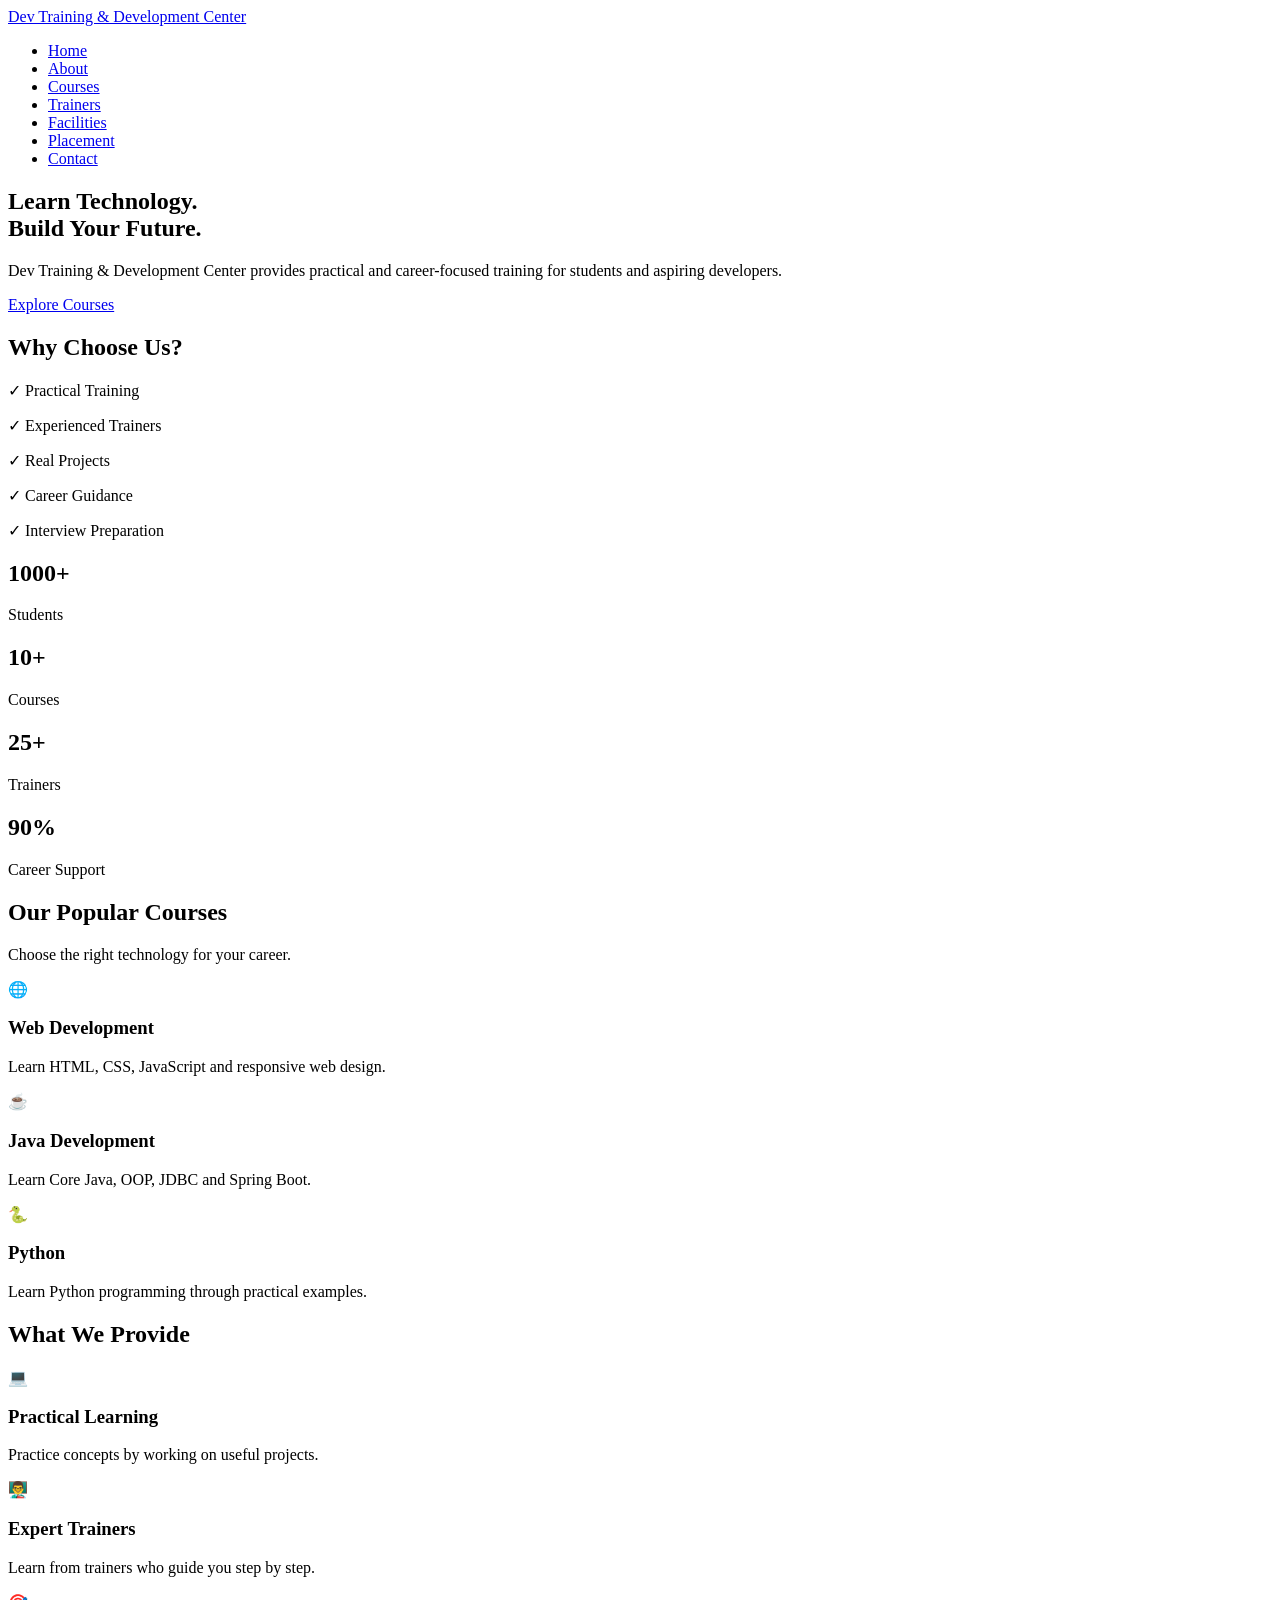
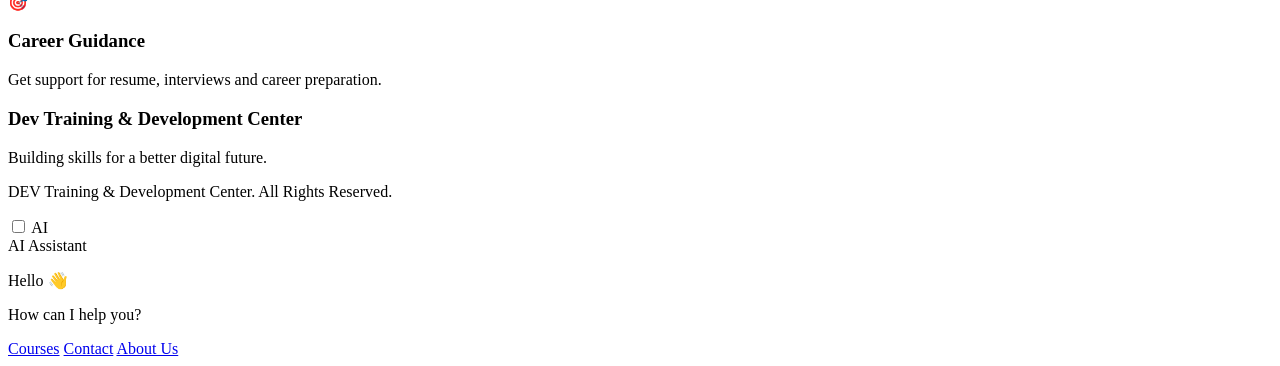
==== index.html @ d388ea3f "Add files via upload" ====
<!DOCTYPE html>
<html lang="en">
<head>
    <meta charset="UTF-8">
    <meta name="viewport" content="width=device-width, initial-scale=1.0">
    <title>Dev Training & Development Center</title>
    <link rel="stylesheet" href="css/style.css">
</head>

<body>

<nav class="navbar">
    <a href="index.html" class="logo">Dev Training & Development Center</a>

    <ul>
        <li><a href="index.html">Home</a></li>
        <li><a href="about.html">About</a></li>
        <li><a href="courses.html">Courses</a></li>
        <li><a href="trainers.html">Trainers</a></li>
        <li><a href="facilities.html">Facilities</a></li>
        <li><a href="placement.html">Placement</a></li>
        <li><a href="contact.html">Contact</a></li>
    </ul>
</nav>


<section class="hero">

    <div class="hero-text">
        <h1>Learn Technology.<br><span>Build Your Future.</span></h1>

        <p>
            Dev Training & Development Center provides
            practical and career-focused training for
            students and aspiring developers.
        </p>

        <a href="courses.html" class="btn">Explore Courses</a>
    </div>

    <div class="hero-box">
        <h2>Why Choose Us?</h2>
        <p>✓ Practical Training</p>
        <p>✓ Experienced Trainers</p>
        <p>✓ Real Projects</p>
        <p>✓ Career Guidance</p>
        <p>✓ Interview Preparation</p>
    </div>

</section>


<section>

    <div class="stats">

        <div class="stat">
            <h2>1000+</h2>
            <p>Students</p>
        </div>

        <div class="stat">
            <h2>10+</h2>
            <p>Courses</p>
        </div>

        <div class="stat">
            <h2>25+</h2>
            <p>Trainers</p>
        </div>

        <div class="stat">
            <h2>90%</h2>
            <p>Career Support</p>
        </div>

    </div>

</section>


<section class="light">

    <div class="title">
        <h2>Our Popular Courses</h2>
        <p>Choose the right technology for your career.</p>
    </div>

    <div class="cards">

        <div class="card">
            <div class="icon">🌐</div>
            <h3>Web Development</h3>
            <p>Learn HTML, CSS, JavaScript and responsive web design.</p>
        </div>

        <div class="card">
            <div class="icon">☕</div>
            <h3>Java Development</h3>
            <p>Learn Core Java, OOP, JDBC and Spring Boot.</p>
        </div>

        <div class="card">
            <div class="icon">🐍</div>
            <h3>Python</h3>
            <p>Learn Python programming through practical examples.</p>
        </div>

    </div>

</section>


<section>

    <div class="title">
        <h2>What We Provide</h2>
    </div>

    <div class="cards">

        <div class="card">
            <div class="icon">💻</div>
            <h3>Practical Learning</h3>
            <p>Practice concepts by working on useful projects.</p>
        </div>

        <div class="card">
            <div class="icon">👨‍🏫</div>
            <h3>Expert Trainers</h3>
            <p>Learn from trainers who guide you step by step.</p>
        </div>

        <div class="card">
            <div class="icon">🎯</div>
            <h3>Career Guidance</h3>
            <p>Get support for resume, interviews and career preparation.</p>
        </div>

    </div>

</section>


<footer>
    <h3>Dev Training & Development Center</h3>
    <p>Building skills for a better digital future.</p>
    <p>  DEV Training & Development Center.
            All Rights Reserved.</p>
</footer>



<!-- ================= AI ASSISTANT ================= -->
 <div class="ai-box">

    <input type="checkbox" id="ai-toggle">

    <label for="ai-toggle" class="ai-button">
        AI
    </label>

    <div class="chat-box">

        <div class="chat-header">
            AI Assistant
        </div>

        <div class="chat-content">
            <p>Hello 👋</p>
            <p>How can I help you?</p>

            <a href="courses.html">Courses</a>
            <a href="contact.html">Contact</a>
            <a href="about.html">About Us</a>
        </div>

    </div>

</div>



</body>
</html>
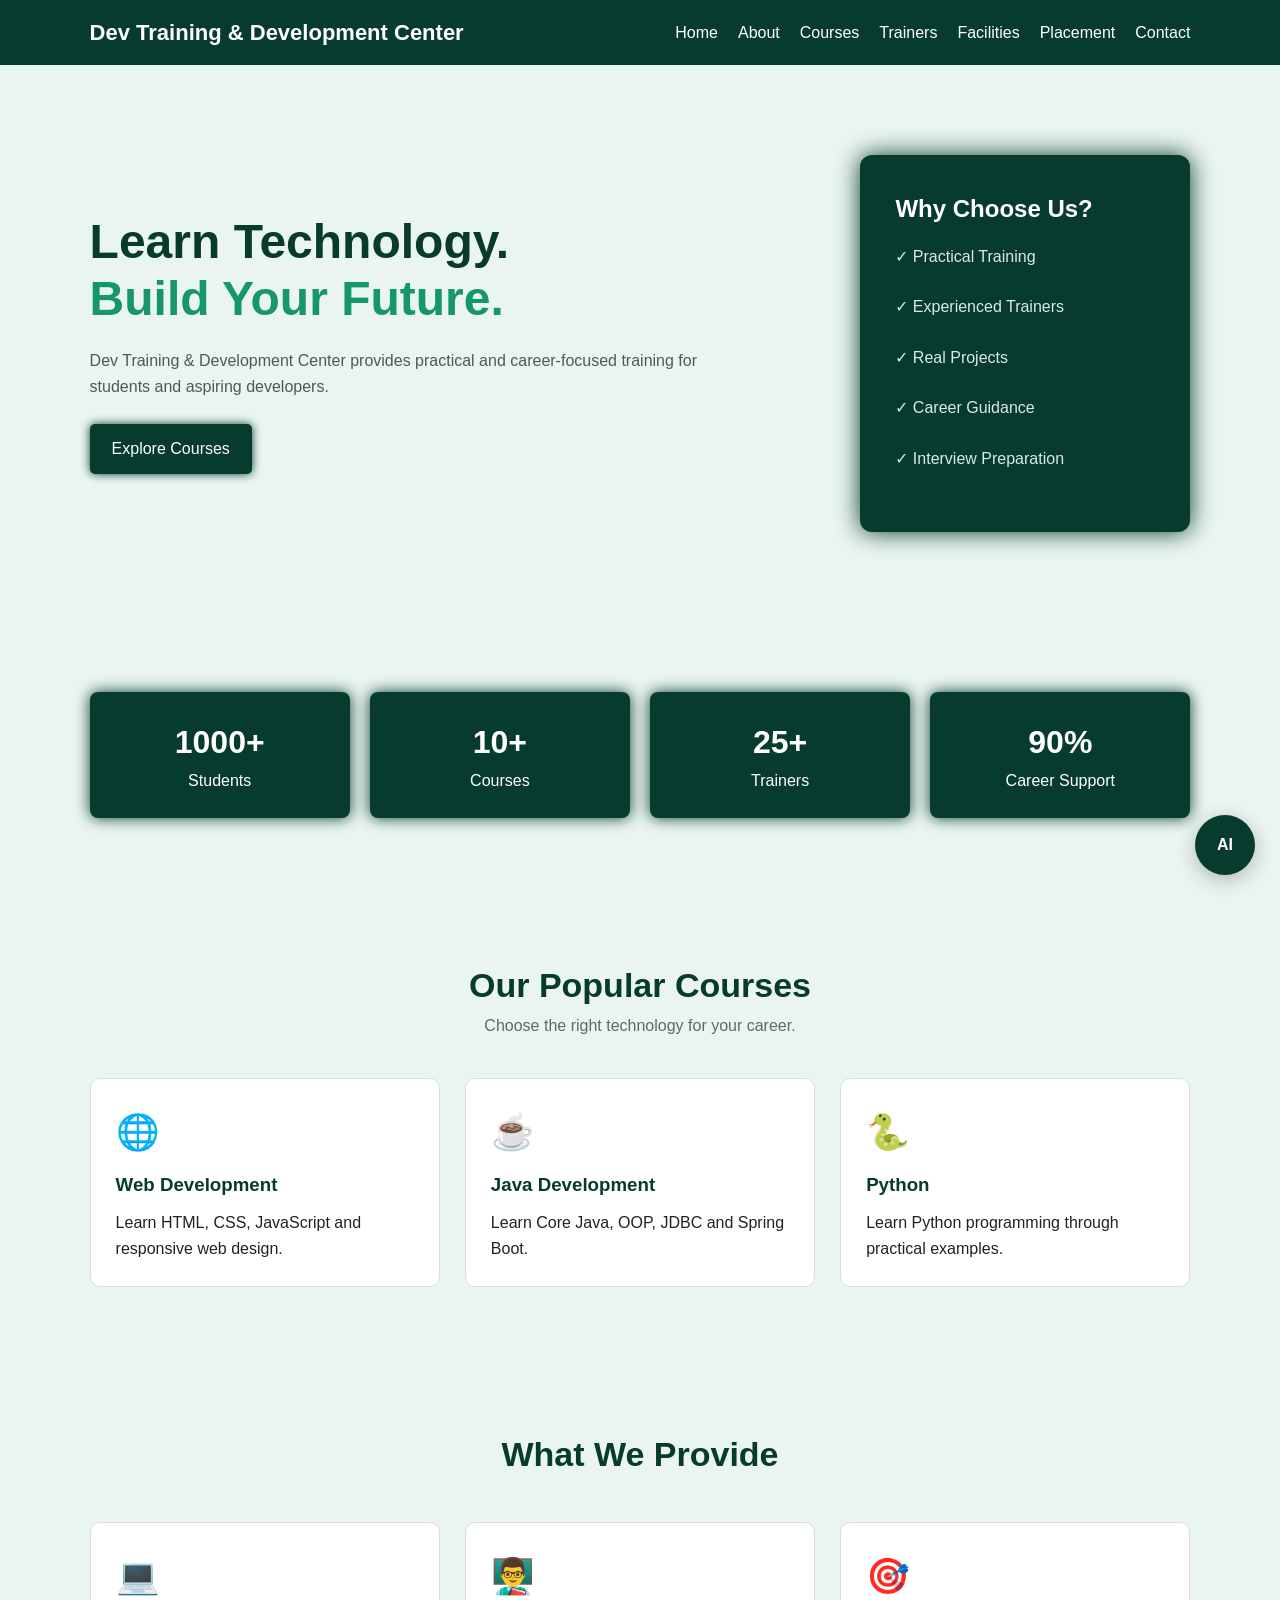
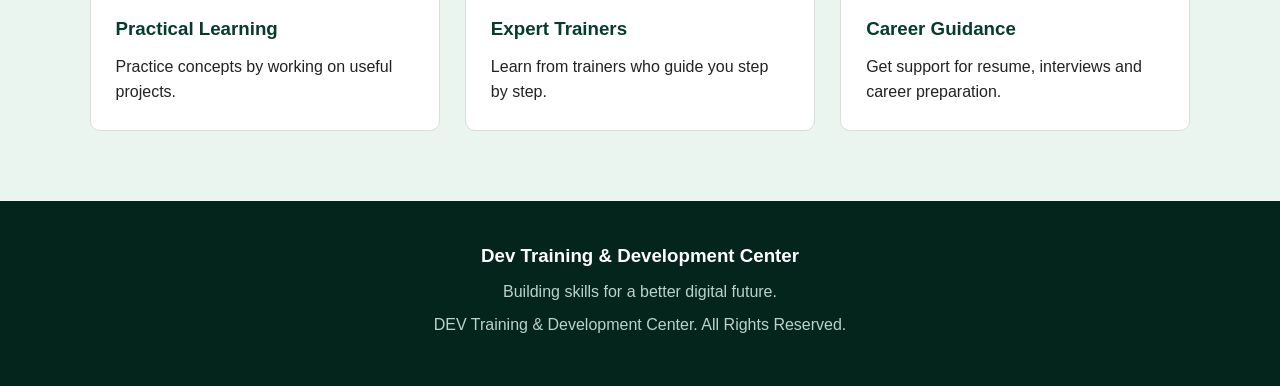
==== commit ccde3f2f: "Update index.html" ====
--- a/index.html
+++ b/index.html
@@ -4,7 +4,7 @@
     <meta charset="UTF-8">
     <meta name="viewport" content="width=device-width, initial-scale=1.0">
     <title>Dev Training & Development Center</title>
-    <link rel="stylesheet" href="css/style.css">
+    <link rel="stylesheet" href="style.css">
 </head>
 
 <body>
@@ -182,4 +182,4 @@
 
 
 </body>
-</html>+</html>
--- a/style.css
+++ b/style.css
@@ -0,0 +1,525 @@
+*{
+    margin:0;
+    padding:0;
+    box-sizing:border-box;
+}
+
+body{
+    font-family:Arial, sans-serif;
+    color:#222;
+    line-height:1.6;
+}
+
+.navbar{
+    background:#063b2d;
+    padding:15px 7%;
+    display:flex;
+    justify-content:space-between;
+    align-items:center;
+    position: sticky;
+    top: 0;
+    z-index: 1000;
+}
+
+.logo{
+    color:white;
+    text-decoration:none;
+    font-size:22px;
+    font-weight:bold;
+}
+
+.navbar ul{
+    display:flex;
+    list-style:none;
+    gap:20px;
+}
+
+.navbar a{
+    color:white;
+    text-decoration:none;
+}
+
+.navbar ul a:hover{
+    color:#9ee6c7;
+}
+
+.hero{
+    background:#eaf5f0;
+    padding:90px 7%;
+    display:flex;
+    align-items:center;
+    justify-content:space-between;
+    gap:40px;
+}
+
+.hero-text{
+    max-width:650px;
+}
+
+.hero h1{
+    color:#063b2d;
+    font-size:48px;
+    line-height:1.2;
+    margin-bottom:20px;
+}
+
+.hero h1 span{
+    color:#15966b;
+}
+
+.hero p{
+    margin-bottom:25px;
+    color:#555;
+}
+
+.btn{
+    display:inline-block;
+    background:#063b2d;
+    color:white;
+    padding:12px 22px;
+    text-decoration:none;
+    border-radius:5px;
+     box-shadow: 0 0 10px #063b2d;
+}
+
+.btn:hover{
+    background:#15966b;
+}
+
+.hero-box{
+    background:#063b2d;
+    color:white;
+    padding:35px;
+    width:330px;
+    border-radius:12px;
+    box-shadow: 0 0 25px #063b2d;
+    animation: float 2s ease-in-out infinite;
+}
+
+@keyframes float {
+    0%,100% {
+        transform: translateY(0);
+    }
+    50% {
+        transform: translateY(-25px);
+    }
+}
+
+.hero-box h2{
+    margin-bottom:15px;
+}
+
+.hero-box p{
+    color:#d8ebe4;
+}
+
+section{
+    padding:70px 7%;
+    background:#eaf5f0;
+}
+
+.title{
+    text-align:center;
+    margin-bottom:40px;
+}
+
+.title h2{
+    color:#063b2d;
+    font-size:34px;
+}
+
+.title p{
+    color:#666;
+}
+
+.cards{
+    display:grid;
+    grid-template-columns:repeat(3,1fr);
+    gap:25px;
+    
+    
+}
+
+.card{
+    border:1px solid #ddd;
+    padding:25px;
+    border-radius:10px;
+    background:white;
+    
+}
+
+.card:hover{
+    box-shadow:0 5px 20px #ddd;
+    
+}
+
+.card h3{
+    color:#063b2d;
+    margin-bottom:10px;
+}
+
+.icon{
+    font-size:35px;
+    margin-bottom:10px;
+}
+
+.light{
+    background:#eaf5f0;
+    
+}
+
+.stats{
+    display:grid;
+    grid-template-columns:repeat(4,1fr);
+    text-align:center;
+    gap:20px;
+    
+    
+}
+
+.stat{
+    padding:25px;
+    background:#063b2d;
+    color:white;
+    border-radius:8px;
+    box-shadow: 0 0 15px #063b2d;
+}
+
+.stat h2{
+    font-size:32px;
+}
+
+.page-title{
+    background:#063b2d;
+    color:white;
+    text-align:center;
+    padding:70px 20px;
+}
+
+.page-title h1{
+    font-size:42px;
+}
+
+.about{
+    display:grid;
+    grid-template-columns:1fr 1fr;
+    gap:40px;
+    align-items:center;
+}
+
+.about-box{
+    background:#063b2d;
+    color:white;
+    padding:35px;
+    border-radius:10px;
+    box-shadow: 0 0 25px #063b2d;
+    animation: float 2s ease-in-out infinite;
+}
+
+@keyframes float {
+    0%,100% {
+        transform: translateY(0);
+    }
+    50% {
+        transform: translateY(-25px);
+    }
+}
+
+.about-box h2{
+    margin-bottom:15px;
+}
+
+.about-box p{
+    color:#d8ebe4;
+}
+
+.about-text h2{
+    color:#063b2d;
+    margin-bottom:15px;
+}
+
+.about-text p{
+    margin-bottom:15px;
+}
+
+.list{
+    margin-top:15px;
+    padding-left:20px;
+}
+
+.list li{
+    margin:8px 0;
+}
+
+.course{
+    border-top:5px solid #063b2d;
+    
+}
+
+.course h3{
+    font-size:22px;
+}
+
+.course ul{
+    margin:15px 0 20px;
+    padding-left:20px;
+}
+
+.trainer{
+    text-align:center;
+    border-top: 5px solid #063b2d;
+    
+}
+
+.trainer-img{
+    width:100px;
+    height:100px;
+    border-radius:50%;
+    background:#eaf5f0;
+    color:#063b2d;
+    display:flex;
+    align-items:center;
+    justify-content:center;
+    margin:0 auto 15px;
+    font-size:28px;
+    font-weight:bold;
+}
+
+.timeline{
+    max-width:800px;
+    margin:auto;
+}
+
+.step{
+    border-left:4px solid #15966b;
+    padding:15px 25px;
+    margin-bottom:25px;
+    background:#f4f8f6;
+}
+
+.step h3{
+    color:#063b2d;
+}
+
+.contact{
+    display:grid;
+    grid-template-columns:1fr 1fr;
+    gap:30px;
+}
+
+.contact-info{
+    background:#063b2d;
+    color:white;
+    padding:35px;
+    border-radius:10px;
+}
+
+.contact-info h2{
+    margin-bottom:20px;
+}
+
+.contact-info p{
+    margin:15px 0;
+    color:#d8ebe4;
+}
+
+form{
+    border:1px solid #ddd;
+    padding:30px;
+    border-radius:10px;
+}
+
+input,select,textarea{
+    width:100%;
+    padding:12px;
+    margin:7px 0 15px;
+    border:1px solid #ccc;
+    border-radius:5px;
+    font-family:Arial;
+}
+
+textarea{
+    height:120px;
+    resize:none;
+}
+
+label{
+    color:#063b2d;
+    font-weight:bold;
+}
+
+button{
+    border:0;
+    cursor:pointer;
+}
+
+.faq{
+    max-width:800px;
+    margin:auto;
+}
+
+details{
+    border:1px solid #ddd;
+    padding:15px;
+    margin-bottom:10px;
+    border-radius:5px;
+}
+
+summary{
+    color:#063b2d;
+    font-weight:bold;
+    cursor:pointer;
+}
+
+footer{
+    background:#03251c;
+    color:white;
+    padding:40px 7%;
+    text-align:center;
+}
+
+footer p{
+    color:#bdd2ca;
+    margin:8px 0;
+}
+
+@media(max-width:800px){
+
+    .navbar{
+        flex-direction:column;
+        gap:15px;
+    }
+
+    .navbar ul{
+        flex-wrap:wrap;
+        justify-content:center;
+    }
+
+    .hero,
+    .about,
+    .contact{
+        display:block;
+    }
+
+    .hero-box{
+        width:100%;
+        margin-top:30px;
+    }
+
+    .cards{
+        grid-template-columns:1fr 1fr;
+    }
+
+    .stats{
+        grid-template-columns:1fr 1fr;
+    }
+}
+
+@media(max-width:550px){
+
+    .hero h1{
+        font-size:35px;
+    }
+
+    .cards,
+    .stats{
+        grid-template-columns:1fr;
+    }
+
+    .page-title h1{
+        font-size:32px;
+    }
+}
+
+
+
+
+/* ================= AI ================= */
+
+.ai-box {
+    position: fixed;
+    right: 25px;
+    bottom: 25px;
+    z-index: 1000;
+}
+
+/* Checkbox hide */
+#ai-toggle {
+    display: none;
+}
+
+/* AI Button */
+.ai-button {
+    width: 60px;
+    height: 60px;
+
+    background: #063b2d; 
+    color: white;
+
+    border-radius: 50%;
+
+    display: flex;
+    align-items: center;
+    justify-content: center;
+
+    font-weight: bold;
+    cursor: pointer;
+
+    box-shadow: 0 5px 20px rgba(0,0,0,0.25);
+}
+
+/* Chat Box */
+.chat-box {
+    position: absolute;
+    right: 0;
+    bottom: 75px;
+
+    width: 300px;
+    height: 350px;
+
+    background: white;
+
+    border-radius: 15px;
+
+    box-shadow: 0 5px 25px rgba(0,0,0,0.25);
+
+    display: none;
+}
+
+/* Header */
+.chat-header {
+    background: #063b2d; 
+    color: white;
+
+    padding: 15px;
+
+    border-radius: 15px 15px 0 0;
+
+    font-weight: bold;
+}
+
+/* Content */
+.chat-content {
+    padding: 20px;
+}
+
+.chat-content a {
+    display: block;
+
+    text-decoration: none;
+
+    background: #f1edff;
+
+    color: #7654d6;
+
+    padding: 10px;
+
+    margin-top: 10px;
+
+    border-radius: 8px;
+}
+
+/* Click AI → Chat Box */
+#ai-toggle:checked ~ .chat-box {
+    display: block;
+}
